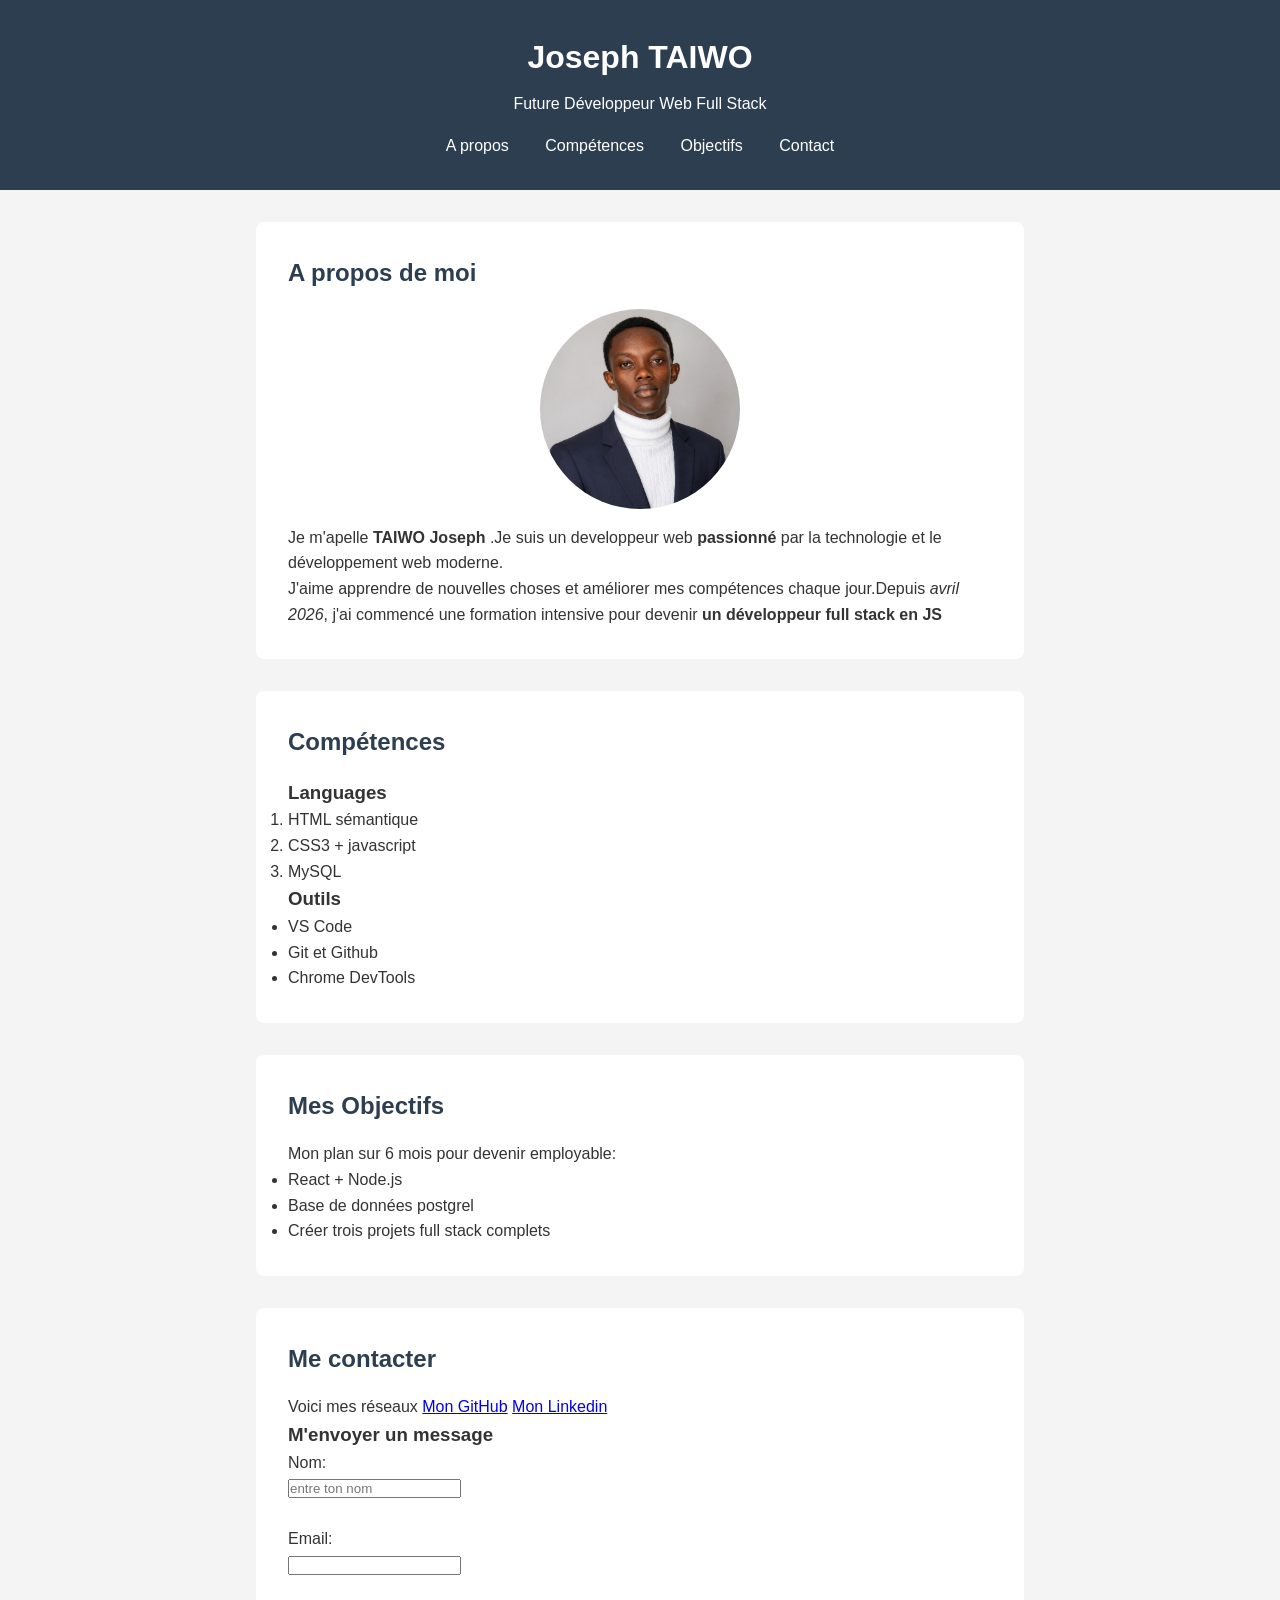
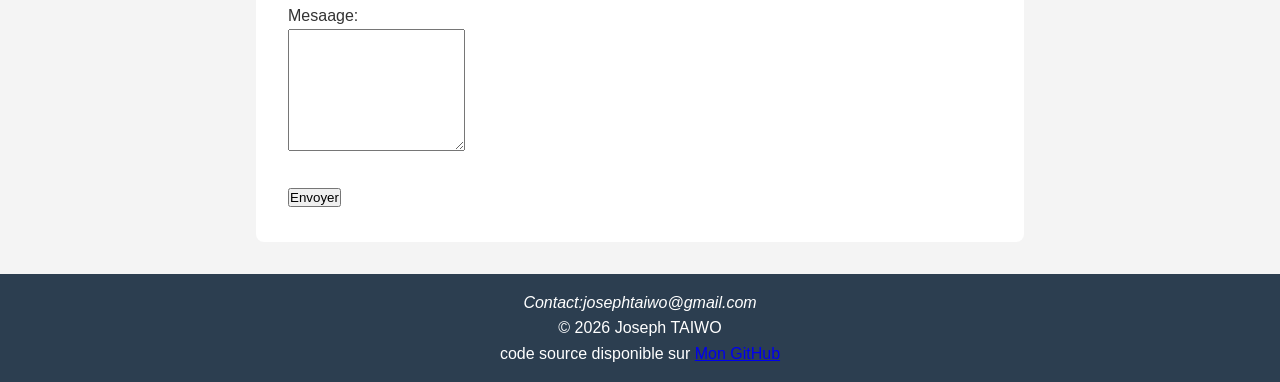
==== index.html @ 0c8b5c3b "J6:ajout css + modif pagebio en index + model box" ====
<!DOCTYPE html>
<html lang="fr">
<head>
    <meta charset="UTF-8">
    <meta name="viewport" content="width=device-width, initial-scale=1.0">
    <title>Joseph-Développeur web en formation</title>
    <link rel="stylesheet" href="style.css">
</head>
<body>
    <header>
        <h1>Joseph TAIWO </h1>
        <p>Future Développeur Web Full Stack</p>
        <nav>
            <ul>
                <li><a href="#apropos">A propos</a></li>
                <li><a href="#competences">Compétences</a></li>
                <li><a href="#objectifs">Objectifs</a></li>
                <li><a href="#contact">Contact</a></li>
            </ul>
        </nav>
        
    </header>
    
    <main>
        <section id="apropos">
            <h2>A propos de moi</h2>
            <img src="profil.jpg" alt="Photo de Joseph TAIWO" width="200">
            
            <p>Je m'apelle <strong>TAIWO Joseph </strong>.Je suis un developpeur web <strong>passionné </strong> par la technologie et le développement web moderne.</p>
            <p>J'aime apprendre de nouvelles choses et améliorer mes compétences chaque jour.Depuis <em>avril 2026</em>, j'ai commencé une formation intensive pour devenir <strong>un développeur full stack en JS </strong>  </p>
        </section>
        <section id="competences">
            <h2>Compétences</h2>
            <h3>Languages</h3>
            <ol>
                <li>HTML sémantique</li>
                <li>CSS3 + javascript</li>
                <li>MySQL</li>
            </ol>
            <h3>Outils</h3>
            <ul>
                <li>VS Code</li>
                <li>Git et Github</li>
                <li>Chrome DevTools</li>
            </ul>
        </section>
        <section id="objectifs">
            <h2>Mes Objectifs</h2>
            <p>Mon plan sur 6 mois pour devenir employable: </p>
            <ul>
                <li>React + Node.js </li>
                <li>Base de données postgrel</li>
                <li>Créer trois projets full stack complets </li>
            </ul>
        </section>
        
        <section id="contact">
            <h2>Me contacter</h2>
            <p>Voici mes réseaux 
                <a href="https://github.com/Josephgithurb" target="_blank">Mon GitHub</a>
                <a href="https://linkedin.com" target="_blank">Mon Linkedin</a>
            </p>
            <h3>M'envoyer un message</h3>
            <form >
                <label for="nom">Nom:</label><br>
                <input type="text" name="nom" id="nom" placeholder="entre ton nom" required><br> <br>

                <label for="email">Email:</label><br>
                <input type="email" name="email" id="email" required><br><br>
                
                <label for="message">Mesaage:</label> <br>
                <textarea name="message" id="message" rows="8" required></textarea> <br><br>

                <button type="submit">Envoyer</button>

            </form>

        </section>
        
    </main>
    <footer>
        <address>
            Contact:josephtaiwo@gmail.com
        </address>
        <p>&copy; 2026 Joseph TAIWO </p>
        <p>code source disponible sur 
          <a href="https://github.com/Josephgithurb/page-bio-html/" target="_blank">Mon GitHub</a>  
        </p>
    </footer>
    
</body>
</html>
---- style.css ----
* {
    margin: 0;
    padding: 0;
    box-sizing: border-box;
}
body {
    font-family: Arial, Helvetica, sans-serif;
    line-height: 1.6;
    color: #333;
    background-color: #f4f4f4;
    
}
header {
    background-color: #2c3e50;
    color: white;
    padding: 2rem;
    text-align: center;
}
header h1 {
    margin-bottom: 0.5rem;
}

nav ul {
    list-style: none;
    margin-top: 1rem;

}
nav ul li {
    display: inline;
    margin: 0 1rem;
}
nav a {
    color: white;
    text-decoration: none;
}
nav a:hover {
    text-decoration: underline;
}
main {
    max-width: 800px;
    margin: 2rem auto;
    padding: 0 1rem;
}
section {
    background: white;
    padding: 2rem;
    margin-bottom: 2rem;
    border-radius: 8px;
}
h2 {
    color: #2c3e50;
    margin-bottom: 1rem;
}
img {
    max-width: 200px;
    border-radius: 50%;
    display: block;
    margin: 1rem auto;
}
footer {
    background-color: #2c3e50;
    color: white;
    text-align: center;
    padding: 1rem;
}
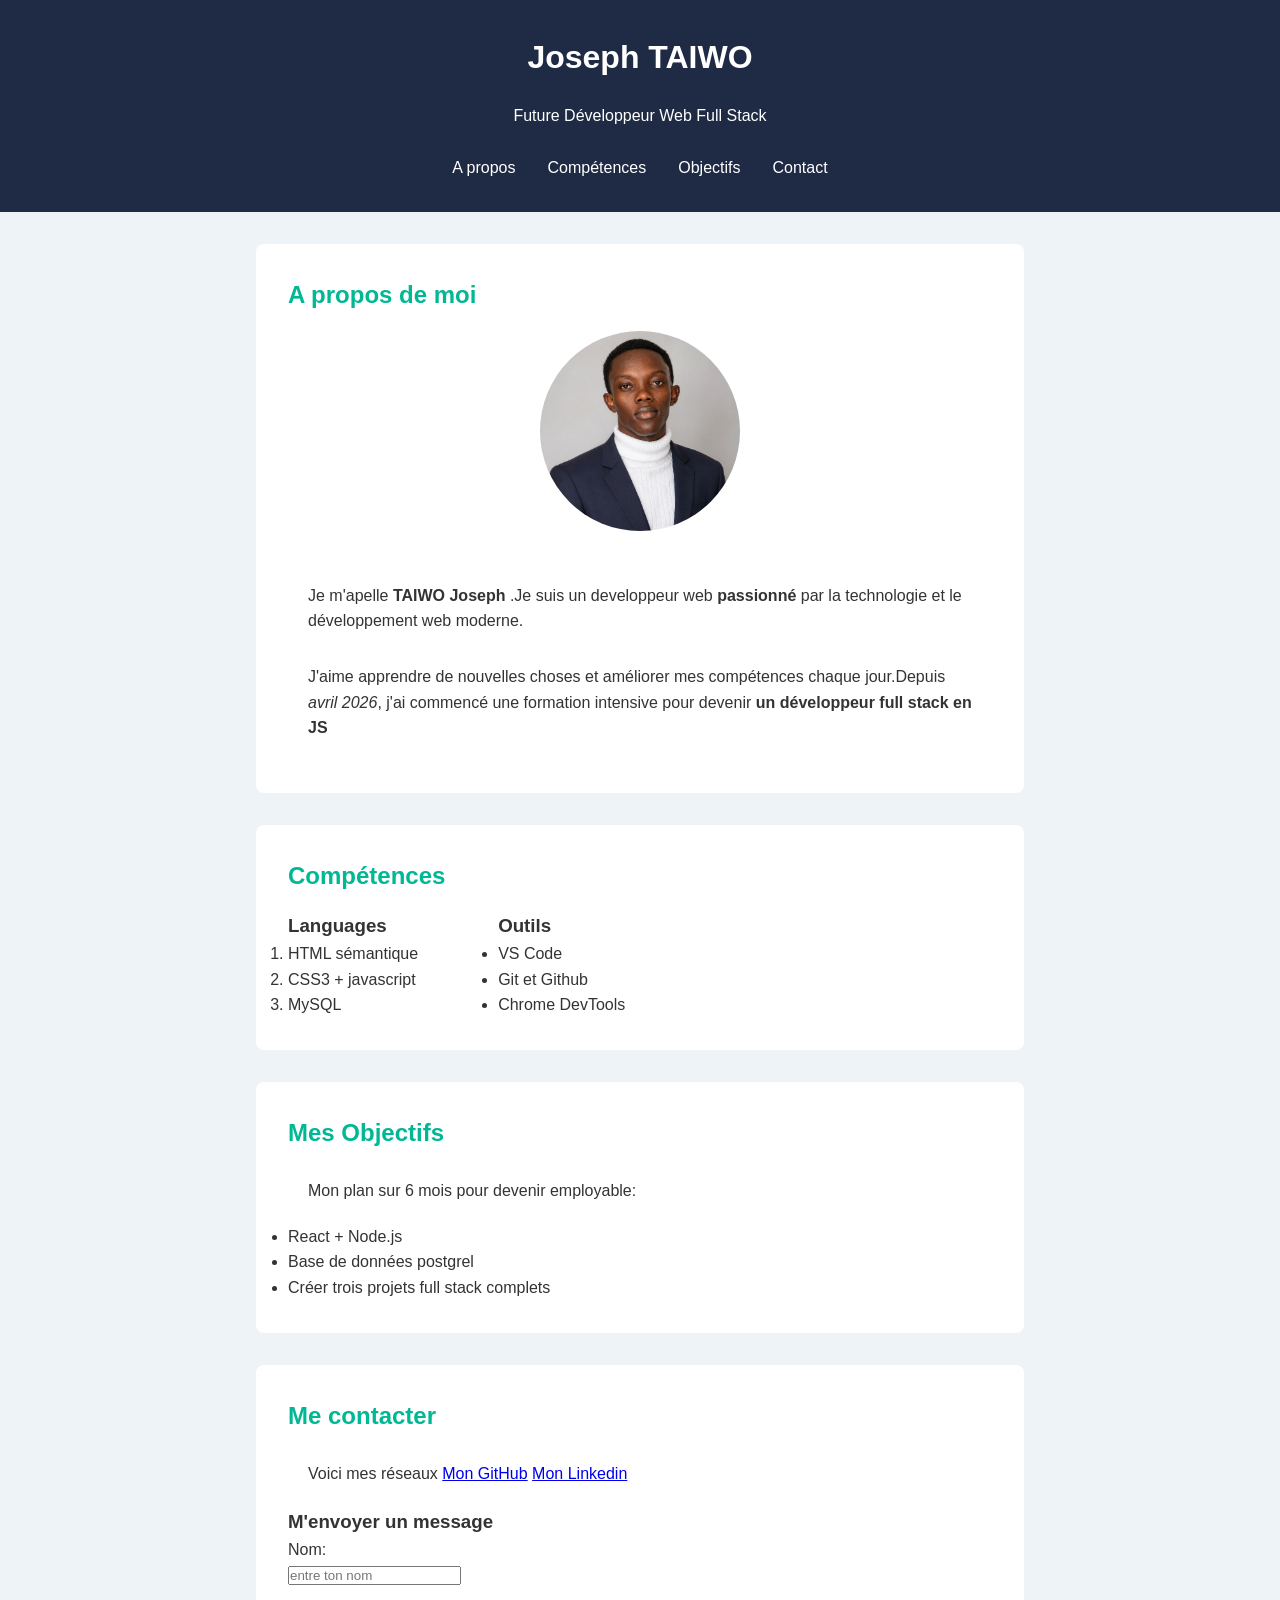
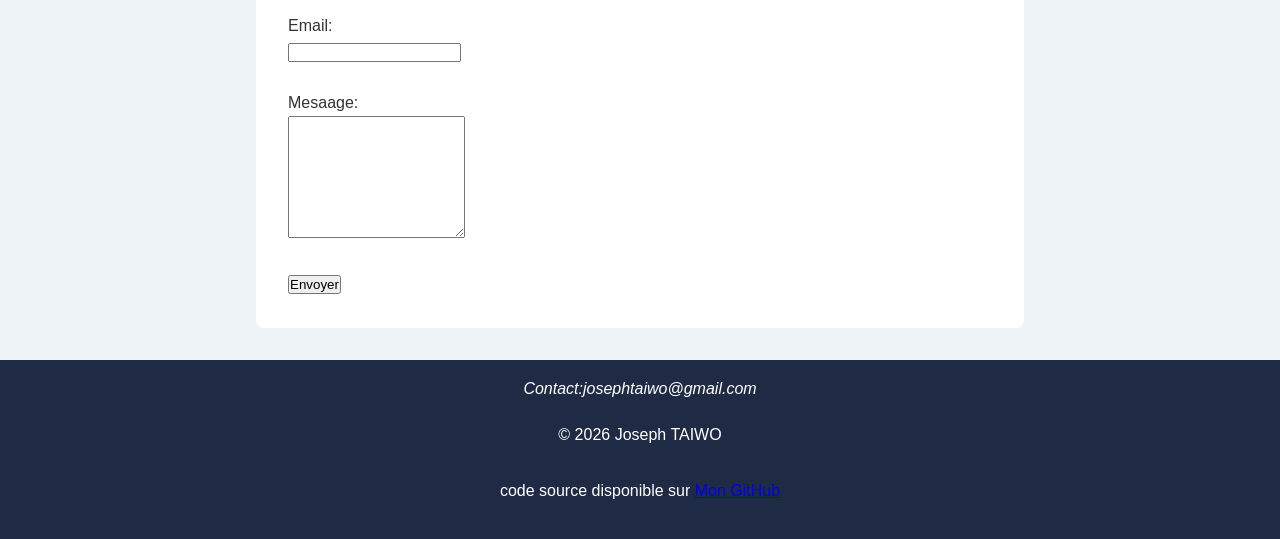
==== commit 2fdb7b45: "flexbox sur nav et section apropos" ====
--- a/index.html
+++ b/index.html
@@ -24,25 +24,40 @@
     <main>
         <section id="apropos">
             <h2>A propos de moi</h2>
-            <img src="profil.jpg" alt="Photo de Joseph TAIWO" width="200">
             
-            <p>Je m'apelle <strong>TAIWO Joseph </strong>.Je suis un developpeur web <strong>passionné </strong> par la technologie et le développement web moderne.</p>
-            <p>J'aime apprendre de nouvelles choses et améliorer mes compétences chaque jour.Depuis <em>avril 2026</em>, j'ai commencé une formation intensive pour devenir <strong>un développeur full stack en JS </strong>  </p>
+            <div class="apropos-content">
+                <img src="profil.jpg" alt="Photo de Joseph TAIWO" width="200">
+            
+                <div>
+                    <p>Je m'apelle <strong>TAIWO Joseph </strong>.Je suis un developpeur web <strong>passionné </strong> par la technologie 
+                        et le développement web moderne.
+                    </p>
+                    <p>J'aime apprendre de nouvelles choses et améliorer mes compétences chaque jour.Depuis <em>avril 2026</em>, j'ai commencé 
+                        une formation intensive pour devenir <strong>un développeur full stack en JS </strong> 
+                    </p>
+                </div>
+            </div>
         </section>
         <section id="competences">
             <h2>Compétences</h2>
-            <h3>Languages</h3>
-            <ol>
-                <li>HTML sémantique</li>
-                <li>CSS3 + javascript</li>
-                <li>MySQL</li>
-            </ol>
-            <h3>Outils</h3>
-            <ul>
-                <li>VS Code</li>
-                <li>Git et Github</li>
-                <li>Chrome DevTools</li>
-            </ul>
+            <div class="competences-content">
+                <div>
+                    <h3>Languages</h3>
+                    <ol>
+                        <li>HTML sémantique</li>
+                        <li>CSS3 + javascript</li>
+                        <li>MySQL</li>
+                    </ol>
+                </div>
+                <div>
+                    <h3>Outils</h3>
+                    <ul>
+                        <li>VS Code</li>
+                        <li>Git et Github</li>
+                        <li>Chrome DevTools</li>
+                    </ul>
+                </div>
+            </div>
         </section>
         <section id="objectifs">
             <h2>Mes Objectifs</h2>
--- a/style.css
+++ b/style.css
@@ -4,14 +4,14 @@
     box-sizing: border-box;
 }
 body {
-    font-family: Arial, Helvetica, sans-serif;
+    font-family: 'Segoe UI', Tahoma, Geneva, Verdana, sans-serif;
     line-height: 1.6;
     color: #333;
-    background-color: #f4f4f4;
+    background-color: #eef3f8;
     
 }
 header {
-    background-color: #2c3e50;
+    background-color: #1f2a44;
     color: white;
     padding: 2rem;
     text-align: center;
@@ -23,12 +23,11 @@
 nav ul {
     list-style: none;
     margin-top: 1rem;
+    display: flex;
+    justify-content: center;
+    gap: 2rem;
+}
 
-}
-nav ul li {
-    display: inline;
-    margin: 0 1rem;
-}
 nav a {
     color: white;
     text-decoration: none;
@@ -48,7 +47,7 @@
     border-radius: 8px;
 }
 h2 {
-    color: #2c3e50;
+    color: #00b894;
     margin-bottom: 1rem;
 }
 img {
@@ -57,9 +56,28 @@
     display: block;
     margin: 1rem auto;
 }
+.apropos-content {
+    display: flex;
+    align-items: center;
+    gap: 2rem;
+    flex-direction: column;
+}
+.apropos-content img {
+    margin: 0;
+}
+.competences-content {
+    display: flex;
+    gap: 5rem;
+}
+
+
 footer {
-    background-color: #2c3e50;
+    background-color: #1f2a44;
     color: white;
     text-align: center;
     padding: 1rem;
+}
+p {
+    margin: 10px;
+    padding: 10px;
 }
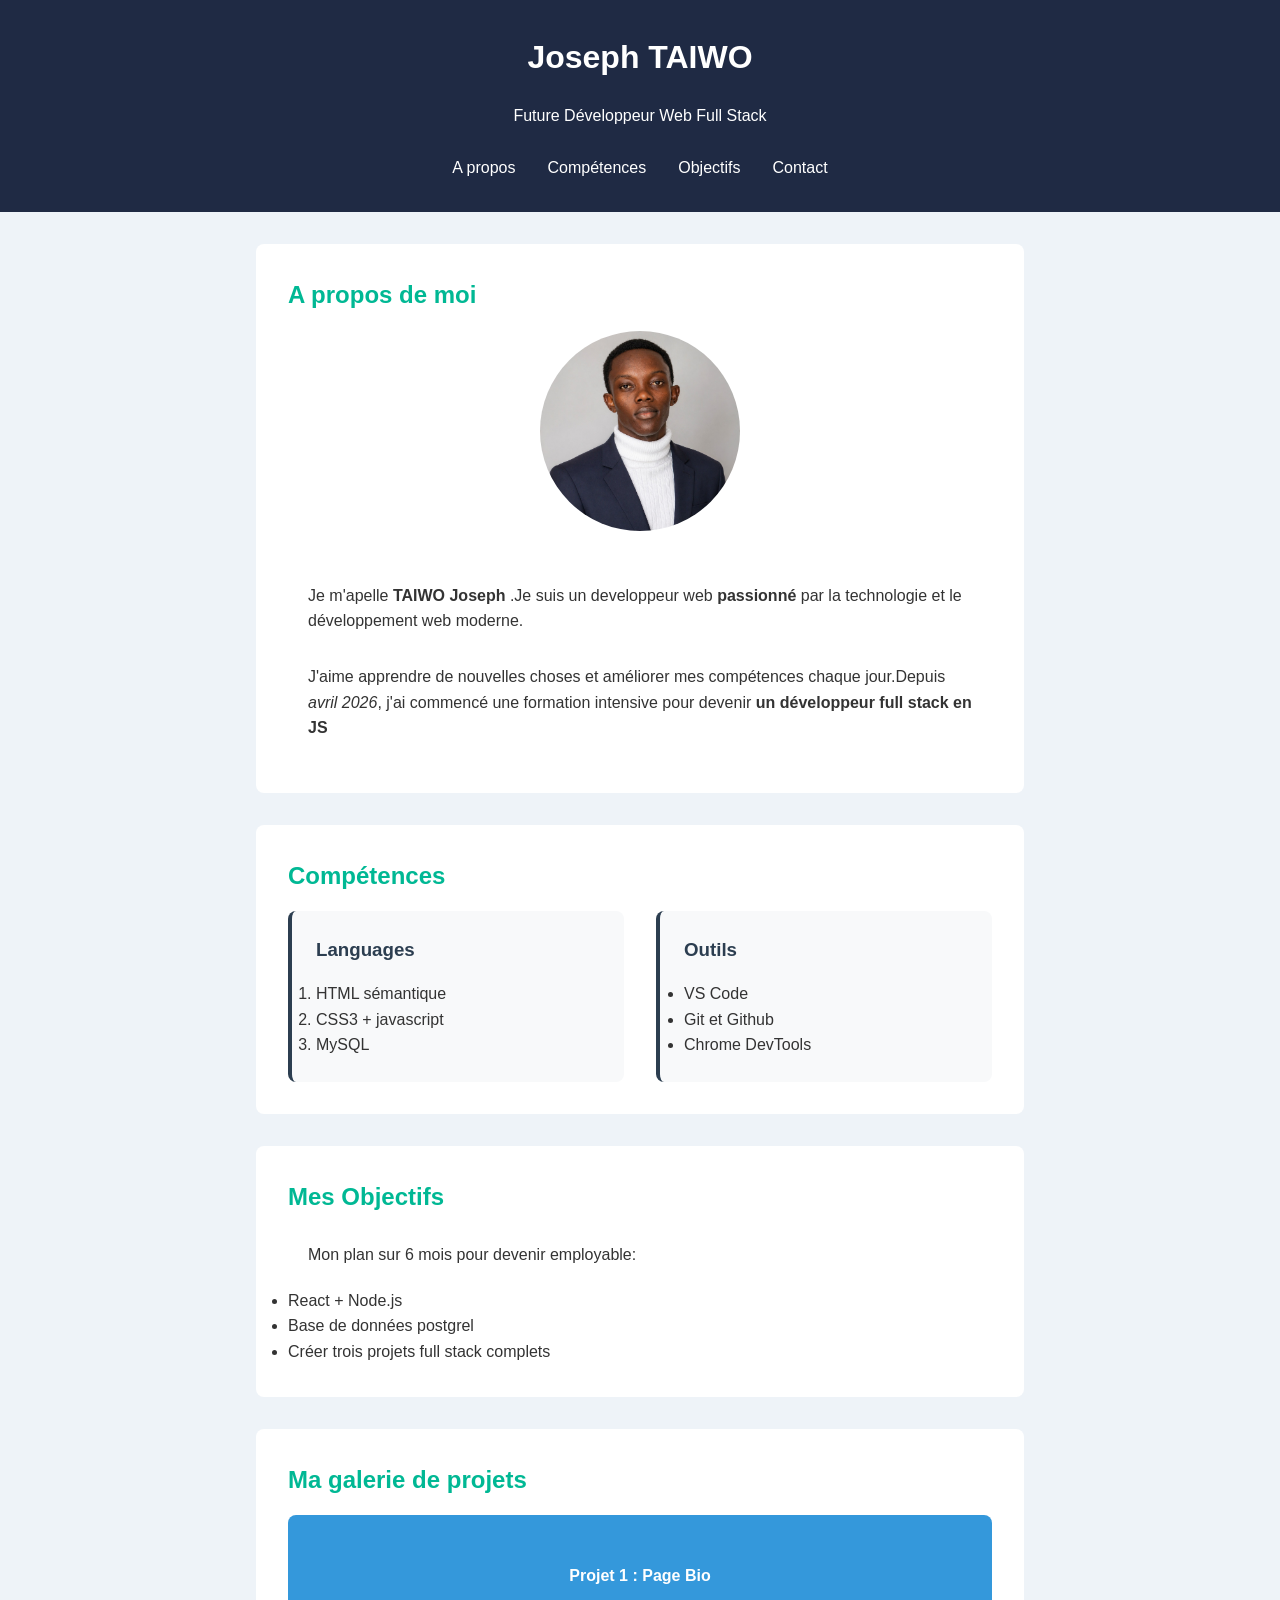
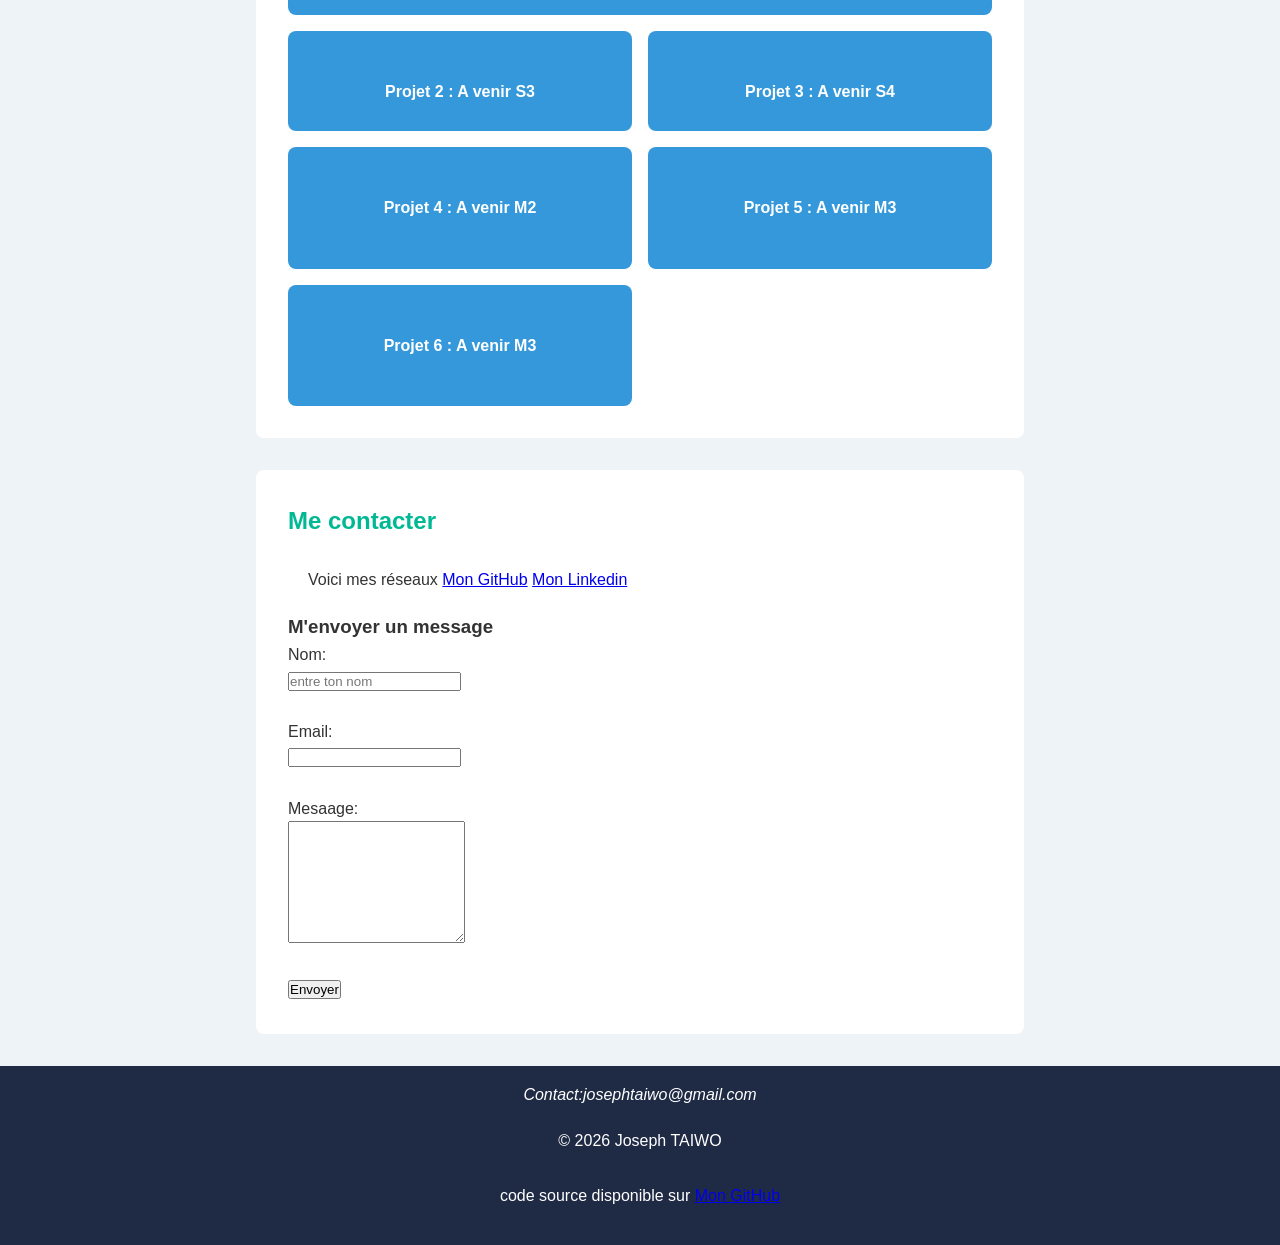
==== commit a49d6a7e: "J8:grid sur competences + ajout galerie projets" ====
--- a/index.html
+++ b/index.html
@@ -40,8 +40,8 @@
         </section>
         <section id="competences">
             <h2>Compétences</h2>
-            <div class="competences-content">
-                <div>
+            <div class="competences-grid">
+                <div class="competence-card">
                     <h3>Languages</h3>
                     <ol>
                         <li>HTML sémantique</li>
@@ -49,7 +49,7 @@
                         <li>MySQL</li>
                     </ol>
                 </div>
-                <div>
+                <div class="competence-card">
                     <h3>Outils</h3>
                     <ul>
                         <li>VS Code</li>
@@ -67,6 +67,17 @@
                 <li>Base de données postgrel</li>
                 <li>Créer trois projets full stack complets </li>
             </ul>
+        </section>
+        <section>
+            <h2>Ma galerie de projets</h2>
+            <div class="galerie-grid">
+                <div class="projet-item projet1">Projet 1 : Page Bio</div>
+                <div class="projet-item projet">Projet 2 : A venir S3</div>
+                <div class="projet-item projet">Projet 3 : A venir S4</div>
+                <div class="projet-item projet">Projet 4 : A venir M2</div>
+                <div class="projet-item">Projet 5 : A venir M3</div>
+                <div class="projet-item">Projet 6 : A venir M3</div>
+            </div>
         </section>
         
         <section id="contact">
--- a/style.css
+++ b/style.css
@@ -65,11 +65,45 @@
 .apropos-content img {
     margin: 0;
 }
-.competences-content {
-    display: flex;
-    gap: 5rem;
+.competences-grid {
+    display: grid;
+    grid-template-columns: 1fr 1fr;
+    gap: 2rem;
+    margin-top: 1rem;
+}
+.competence-card {
+    background: #f8f9fa;
+    padding: 1.5rem;
+    border-radius: 8px;
+    border-left: 4px solid #2c3e50;
 }
 
+.competence-card h3 {
+    margin-bottom: 1rem;
+    color: #2c3e50;
+}
+.galerie-grid {
+    display: grid;
+    grid-template-columns: repeat(2, 1fr);
+    gap: 1rem;
+    margin-top: 1rem;
+    grid-template-rows: 100px 100px;
+}
+.projet-item {
+    background: #3498db;
+    color: white;
+    padding: 3rem 1rem;
+    text-align: center;
+    border-radius: 8px;
+    font-weight: bold;
+}
+.projet-item:hover {
+    background: #2980b9;
+    cursor: pointer;
+}
+.projet1 {
+    grid-column: span 2;
+}
 
 footer {
     background-color: #1f2a44;
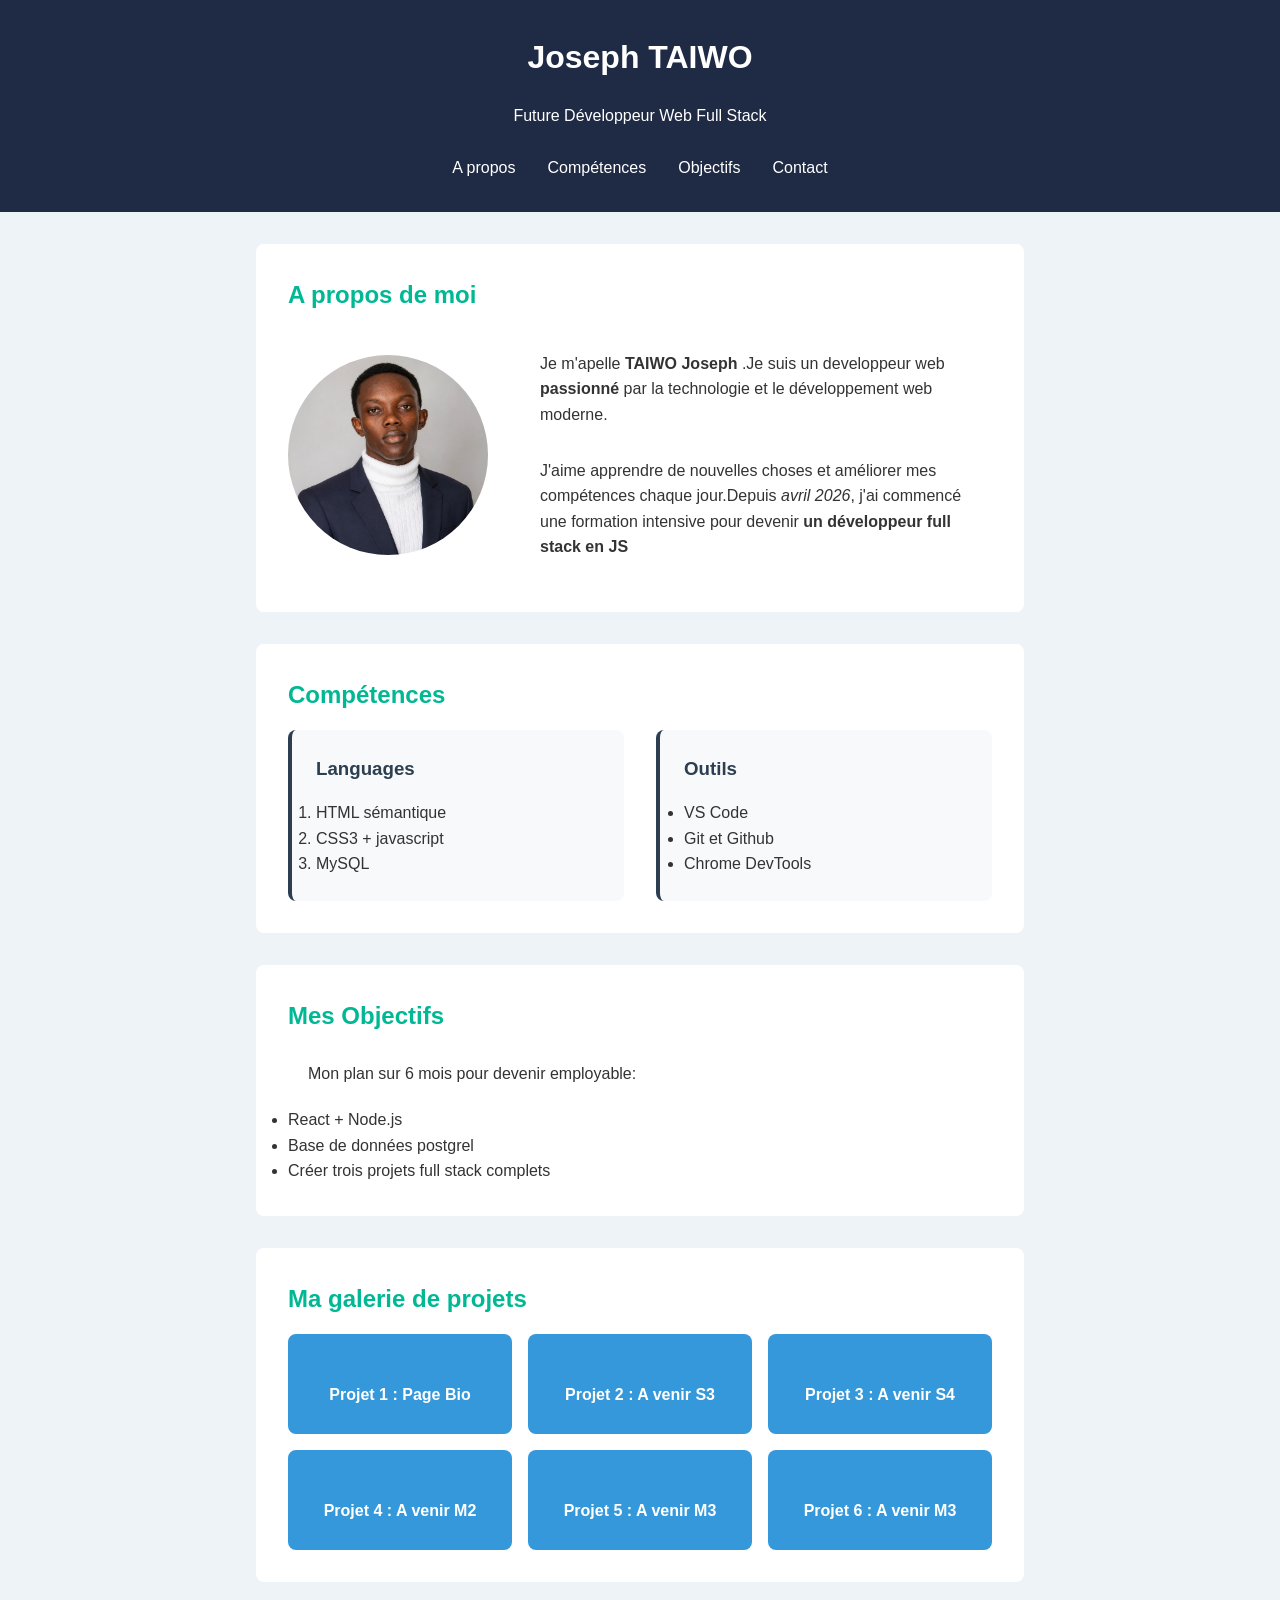
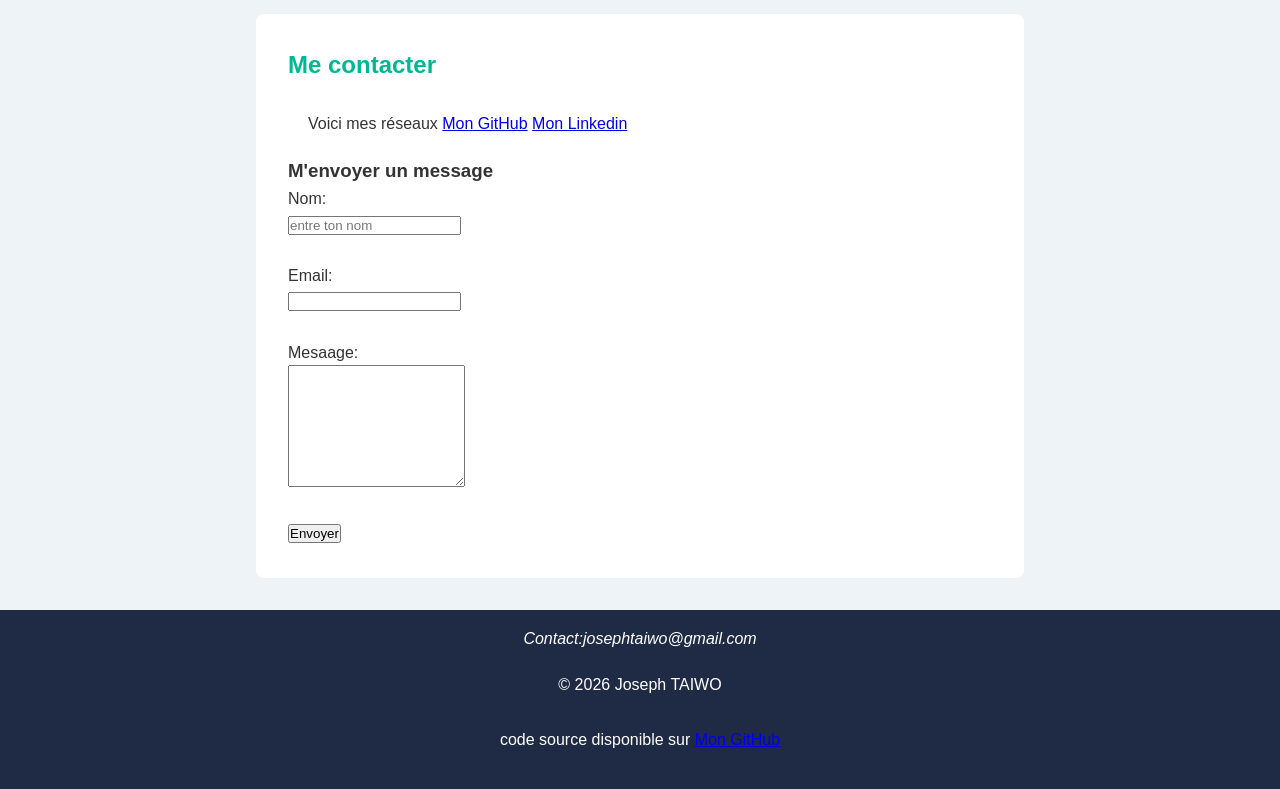
==== commit 4b344d64: "j9 media queries responsive mobile + tablette" ====
--- a/index.html
+++ b/index.html
@@ -10,6 +10,8 @@
     <header>
         <h1>Joseph TAIWO </h1>
         <p>Future Développeur Web Full Stack</p>
+        <input type="checkbox" id="menucheck">
+        <label for="menucheck" class="menu">☰ Menu</label>
         <nav>
             <ul>
                 <li><a href="#apropos">A propos</a></li>
@@ -72,7 +74,7 @@
             <h2>Ma galerie de projets</h2>
             <div class="galerie-grid">
                 <div class="projet-item projet1">Projet 1 : Page Bio</div>
-                <div class="projet-item projet">Projet 2 : A venir S3</div>
+                <div class="projet-item projet2">Projet 2 : A venir S3</div>
                 <div class="projet-item projet">Projet 3 : A venir S4</div>
                 <div class="projet-item projet">Projet 4 : A venir M2</div>
                 <div class="projet-item">Projet 5 : A venir M3</div>
--- a/style.css
+++ b/style.css
@@ -51,16 +51,20 @@
     margin-bottom: 1rem;
 }
 img {
-    max-width: 200px;
+    max-width: 100%;
+    height: auto;
     border-radius: 50%;
     display: block;
     margin: 1rem auto;
+}
+#apropos img {
+    max-width: 200px;
 }
 .apropos-content {
     display: flex;
     align-items: center;
     gap: 2rem;
-    flex-direction: column;
+    /* flex-direction: column; */
 }
 .apropos-content img {
     margin: 0;
@@ -84,7 +88,7 @@
 }
 .galerie-grid {
     display: grid;
-    grid-template-columns: repeat(2, 1fr);
+    grid-template-columns: repeat(3, 1fr);
     gap: 1rem;
     margin-top: 1rem;
     grid-template-rows: 100px 100px;
@@ -101,9 +105,9 @@
     background: #2980b9;
     cursor: pointer;
 }
-.projet1 {
+/* .projet1 {
     grid-column: span 2;
-}
+} */
 
 footer {
     background-color: #1f2a44;
@@ -114,4 +118,85 @@
 p {
     margin: 10px;
     padding: 10px;
-}+}
+#menucheck {
+    display: none;
+}
+.menu {
+    display: none;
+}
+
+/* ===== RESPONSIVE MOBILE ===== */
+/* Tablette et moins : 768px */
+@media screen and (max-width: 768px) {
+  
+  /* Nav en colonne */
+    nav ul {
+        flex-direction: column;
+        gap: 0.5rem;
+        
+    }
+    
+    /* Section A propos : image au dessus du texte */
+    .apropos-content {
+        flex-direction: column;
+        text-align: center;
+    }
+    
+    /* Grid compétences : 1 colonne au lieu de 2 */
+    .competences-grid {
+        grid-template-columns: 1fr;
+    }
+    
+    /* Galerie : 2 colonnes au lieu de 3 */
+    .galerie-grid {
+        grid-template-columns: repeat(2, 1fr);
+    }
+    
+    main {
+        padding: 0 0.5rem;
+    }
+    
+    section {
+        padding: 1.5rem 1rem;
+    }
+    .menu {
+        display: block;
+        background: black;
+        color: white;
+        text-align: center;
+        padding: 10px;
+        cursor: pointer;
+        margin: auto;
+        width: 100px;
+    }
+    nav ul {
+         display: none;
+    }
+    
+    #menucheck:checked + .menu + nav ul {
+        display: flex;
+    }
+
+}
+
+/* Mobile : 480px */
+@media screen and (max-width: 480px) {
+  
+  header {
+    padding: 1.5rem 1rem;
+  }
+  
+  h1 {
+    font-size: 1.5rem;
+  }
+  
+  /* Galerie : 1 colonne sur petit mobile */
+  .galerie-grid {
+    grid-template-columns: 1fr;
+  }
+  
+  .projet-item {
+    padding: 2rem 1rem;
+  }
+}
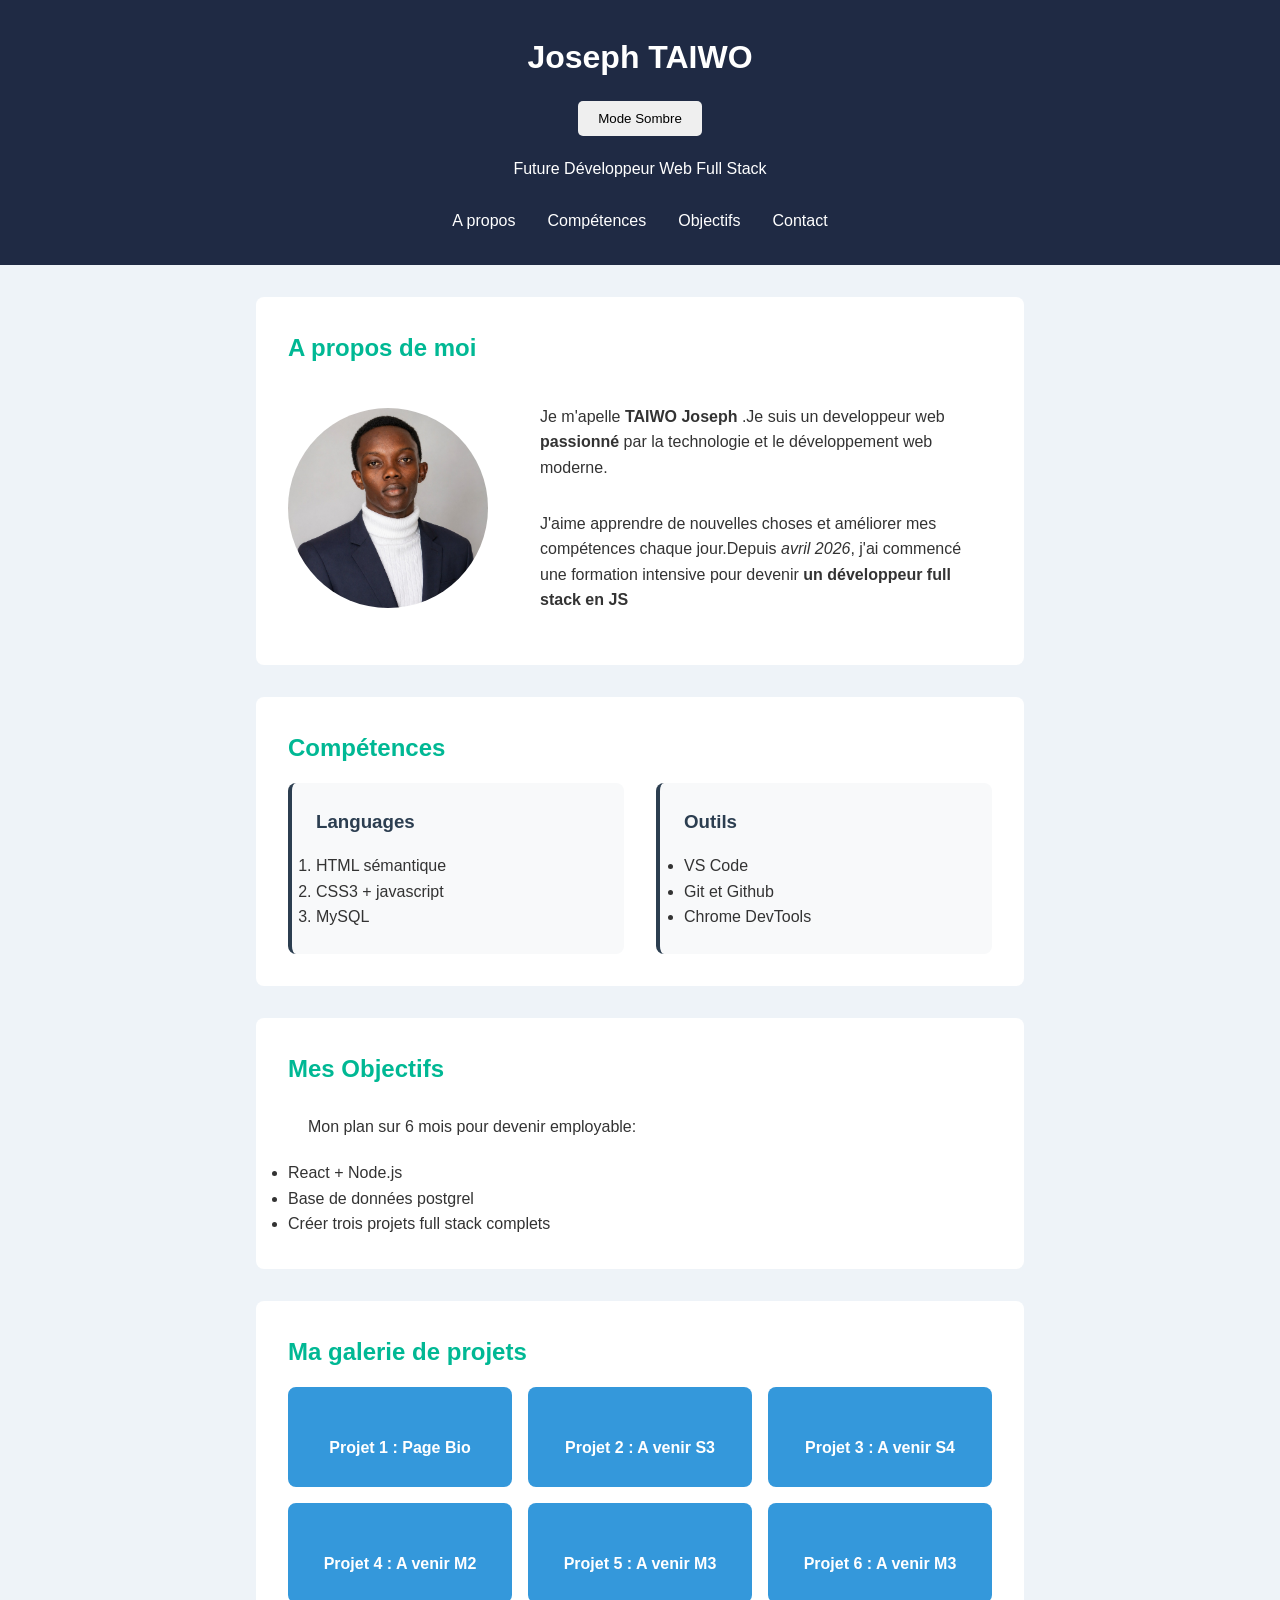
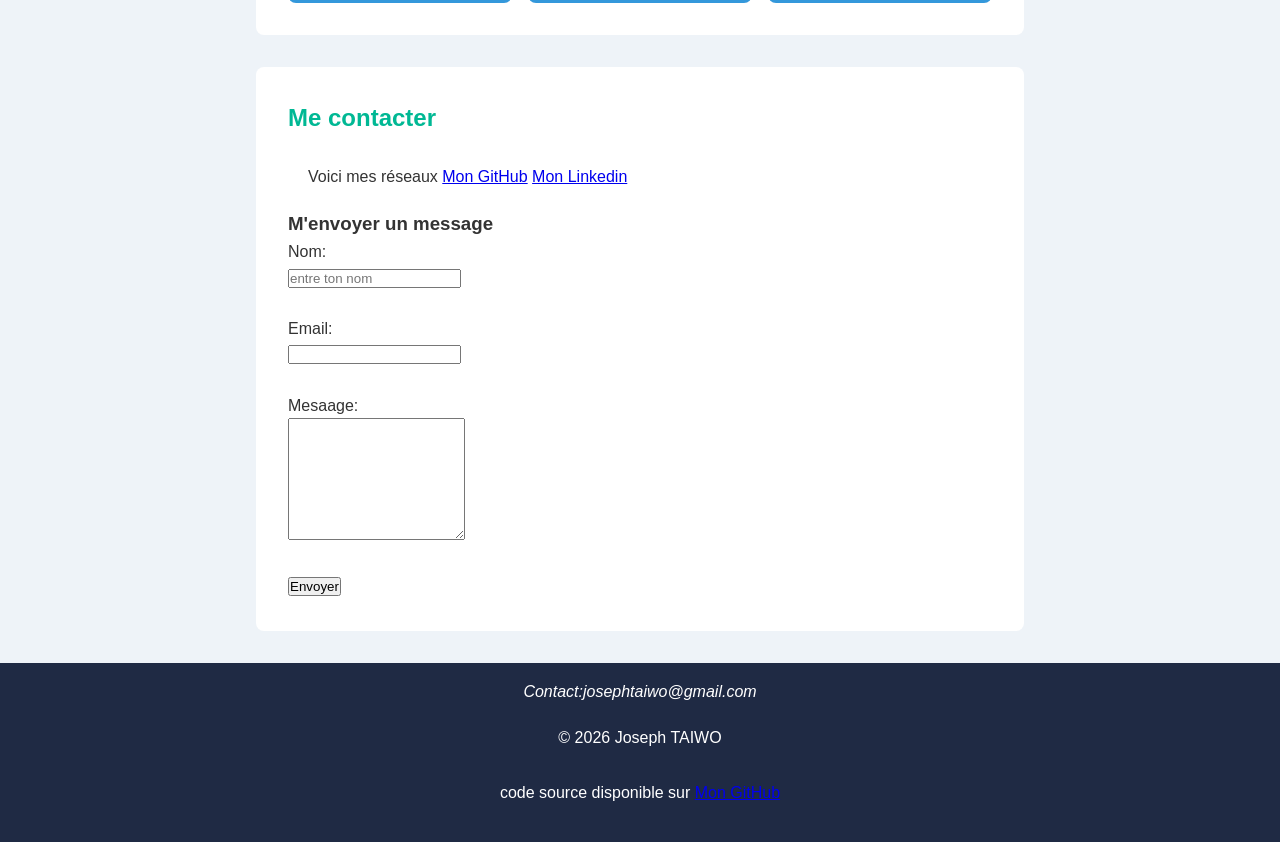
==== commit b4662d30: "J12: ajout mode sombre avec JS et conditions" ====
--- a/index.html
+++ b/index.html
@@ -9,6 +9,7 @@
 <body>
     <header>
         <h1>Joseph TAIWO </h1>
+        <button id="theme-btn"> Mode Sombre</button>
         <p>Future Développeur Web Full Stack</p>
         <input type="checkbox" id="menucheck">
         <label for="menucheck" class="menu">☰ Menu</label>
@@ -115,6 +116,7 @@
           <a href="https://github.com/Josephgithurb/page-bio-html/" target="_blank">Mon GitHub</a>  
         </p>
     </footer>
+    <script src="script.js"></script>
     
 </body>
 </html>
--- a/style.css
+++ b/style.css
@@ -1,3 +1,16 @@
+:root{
+    --couleur-primaire:#2c3e50;
+    --couleur-secondaire:#3498db;
+    --couleur-accent:#e74c3c;
+    --couleur-fond:#f4f4f4;
+    --couleur-texte:#333;
+    --couleur-blanc:#ffffff;
+    --ombre-legere:0 2px 8px rgba(0,0,0,0.1);
+    --rayon-bordure: 8px;
+    --transition-rapide: 0.3s ease;
+}
+
+
 * {
     margin: 0;
     padding: 0;
@@ -6,13 +19,30 @@
 body {
     font-family: 'Segoe UI', Tahoma, Geneva, Verdana, sans-serif;
     line-height: 1.6;
-    color: #333;
+    color: var(--couleur-texte);
     background-color: #eef3f8;
     
+}
+body.sombre {
+    background-color: #1a1a1a;
+    color: #f0f0f0;
+}
+
+body.sombre header,
+body.sombre section {
+    background-color: #2c2c2c;
+}
+
+#theme-btn {
+    padding: 10px 20px;
+    border: none;
+    border-radius: 5px;
+    cursor: pointer;
+    margin-top: 10px;
 }
 header {
     background-color: #1f2a44;
-    color: white;
+    color: var(--couleur-blanc);
     padding: 2rem;
     text-align: center;
 }
@@ -29,7 +59,7 @@
 }
 
 nav a {
-    color: white;
+    color: var(--couleur-blanc);
     text-decoration: none;
 }
 nav a:hover {
@@ -41,11 +71,12 @@
     padding: 0 1rem;
 }
 section {
-    background: white;
+    background: var(--couleur-blanc);
     padding: 2rem;
     margin-bottom: 2rem;
-    border-radius: 8px;
-}
+    border-radius: var(--rayon-bordure);
+}
+
 h2 {
     color: #00b894;
     margin-bottom: 1rem;
@@ -78,13 +109,13 @@
 .competence-card {
     background: #f8f9fa;
     padding: 1.5rem;
-    border-radius: 8px;
-    border-left: 4px solid #2c3e50;
+    border-radius: var(--rayon-bordure);
+    border-left: 4px solid var(--couleur-primaire);
 }
 
 .competence-card h3 {
     margin-bottom: 1rem;
-    color: #2c3e50;
+    color: var(--couleur-primaire);
 }
 .galerie-grid {
     display: grid;
@@ -94,11 +125,11 @@
     grid-template-rows: 100px 100px;
 }
 .projet-item {
-    background: #3498db;
-    color: white;
+    background: var(--couleur-secondaire);
+    color: var(--couleur-blanc);
     padding: 3rem 1rem;
     text-align: center;
-    border-radius: 8px;
+    border-radius: var(--rayon-bordure);
     font-weight: bold;
 }
 .projet-item:hover {
@@ -111,7 +142,7 @@
 
 footer {
     background-color: #1f2a44;
-    color: white;
+    color: var(--couleur-blanc);
     text-align: center;
     padding: 1rem;
 }
@@ -163,7 +194,7 @@
     .menu {
         display: block;
         background: black;
-        color: white;
+        color: var(--couleur-blanc);
         text-align: center;
         padding: 10px;
         cursor: pointer;
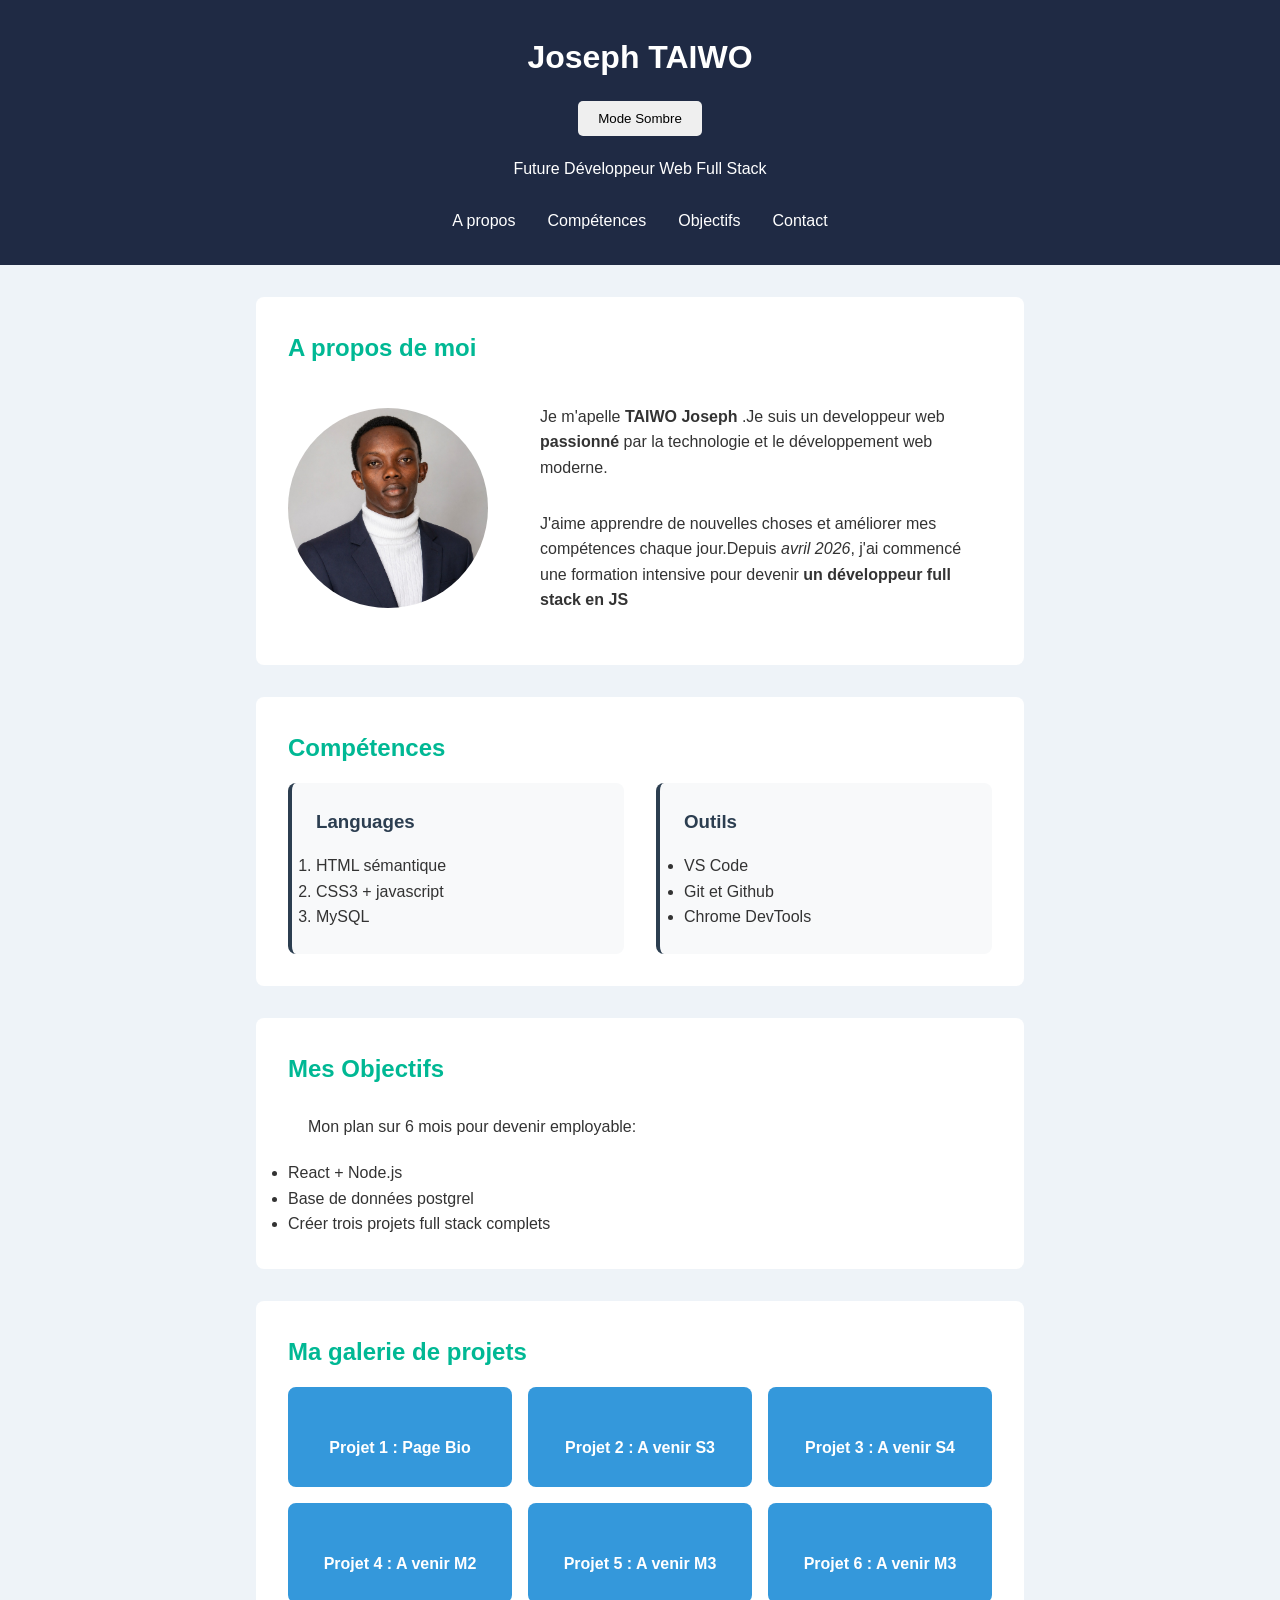
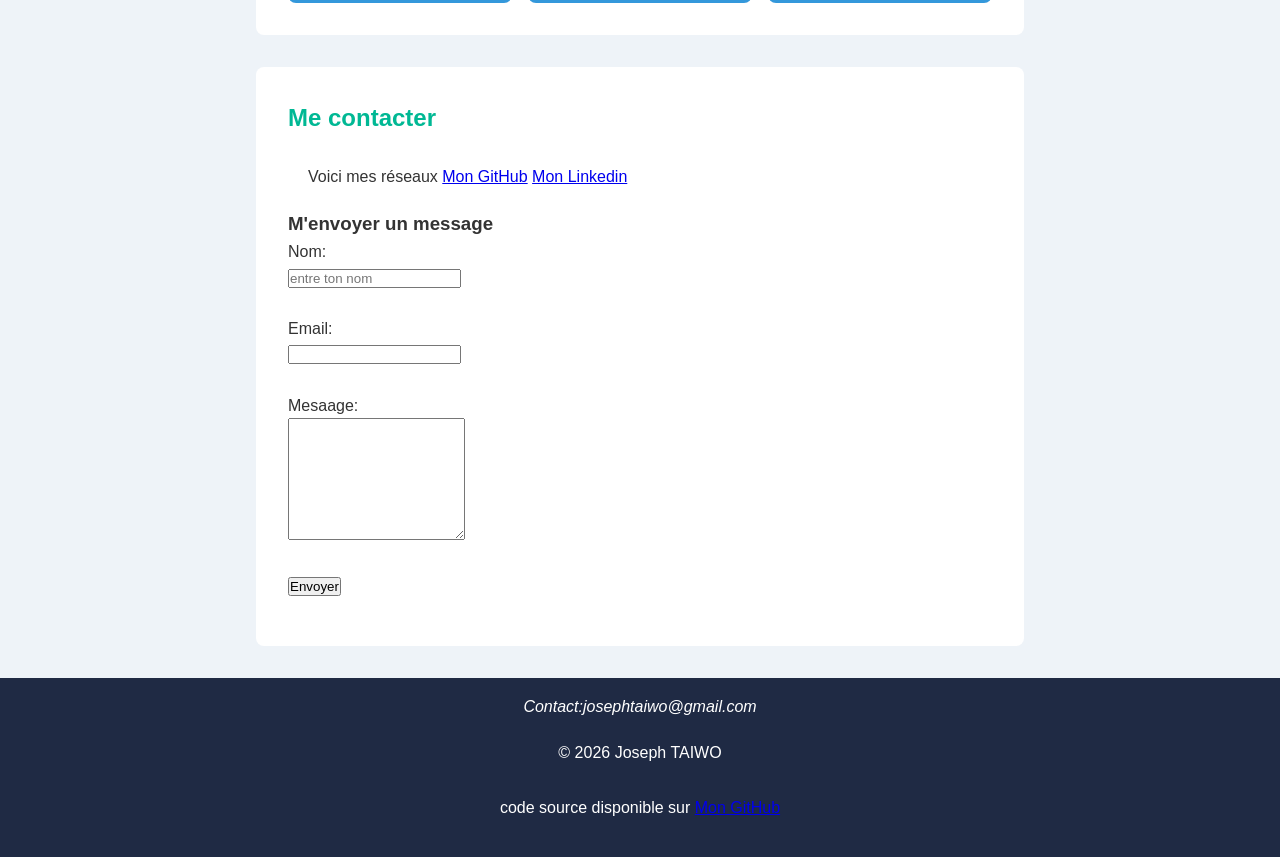
==== commit a478bed3: "J13 : validation formulaire JS, affichage dynamique" ====
--- a/index.html
+++ b/index.html
@@ -90,7 +90,8 @@
                 <a href="https://linkedin.com" target="_blank">Mon Linkedin</a>
             </p>
             <h3>M'envoyer un message</h3>
-            <form >
+            
+            <form id="contact-form" novalidate >
                 <label for="nom">Nom:</label><br>
                 <input type="text" name="nom" id="nom" placeholder="entre ton nom" required><br> <br>
 
@@ -103,6 +104,7 @@
                 <button type="submit">Envoyer</button>
 
             </form>
+            <div id="message-confirmation"></div>
 
         </section>
         
--- a/style.css
+++ b/style.css
@@ -140,6 +140,16 @@
     grid-column: span 2;
 } */
 
+#message-confirmation{
+    margin-top: 15px;
+    font-weight: bold;
+    font-size: 16px;
+}
+body.sombre #message-confirmation{
+    color: #4ade80; /*vert clair pour le mode sombre */
+    
+}
+
 footer {
     background-color: #1f2a44;
     color: var(--couleur-blanc);
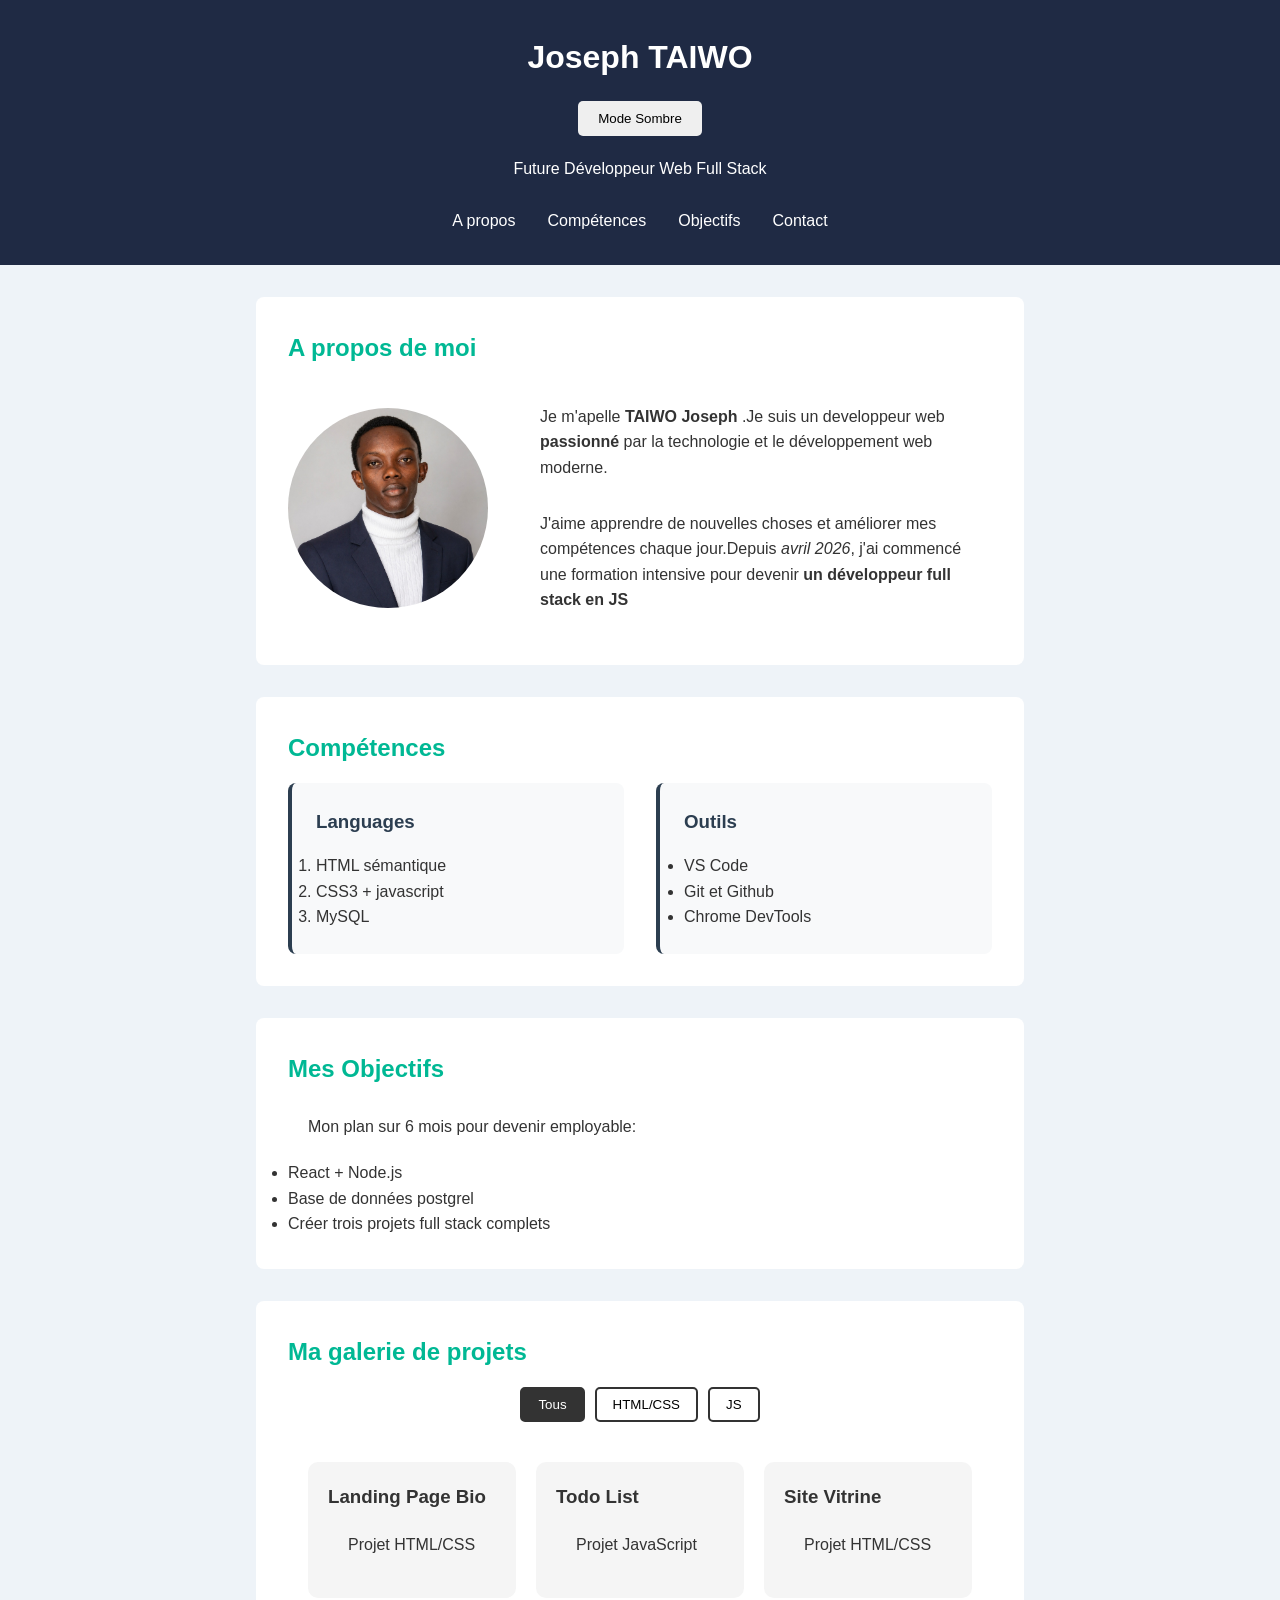
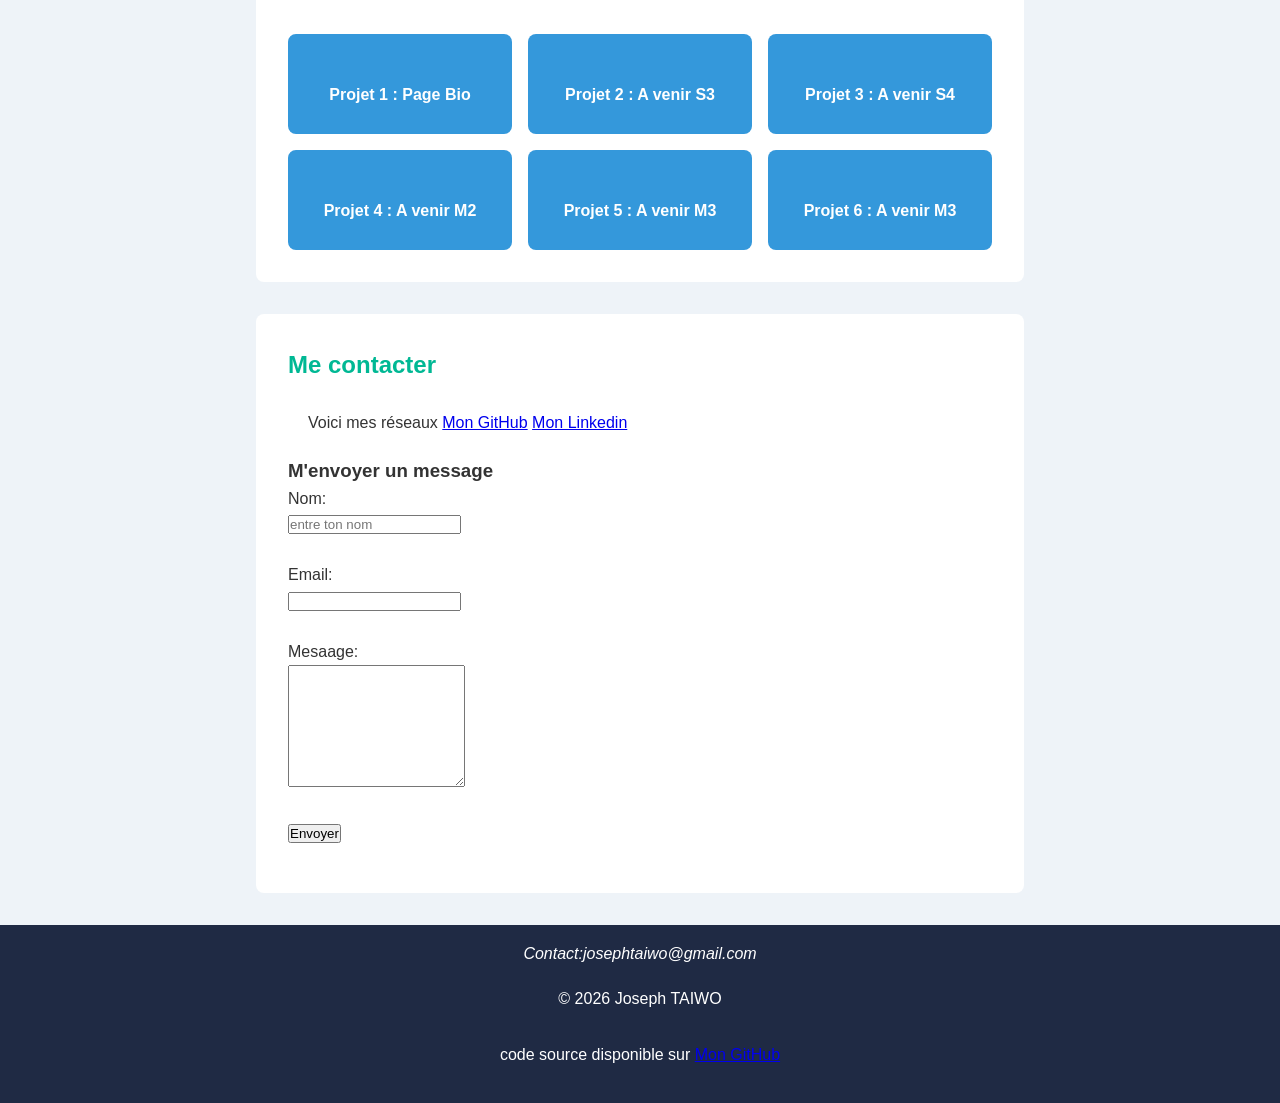
==== commit 75cd45ff: "J15: filtrage  projets JS avec data-attributes +responsive design avec media queries" ====
--- a/index.html
+++ b/index.html
@@ -73,6 +73,25 @@
         </section>
         <section>
             <h2>Ma galerie de projets</h2>
+            <div class="filtres">
+                <button class="filtre-btn actif" data-filtre="tous">Tous</button>
+                <button class="filtre-btn" data-filtre="html">HTML/CSS</button>
+                <button class="filtre-btn" data-filtre="js">JS</button>
+            </div>
+            <div class="projets">
+                <div class="projet" data-categorie="html">
+                    <h3>Landing Page Bio</h3>
+                    <p>Projet HTML/CSS</p>
+                </div>
+                <div class="projet" data-categorie="js">
+                    <h3>Todo List</h3>
+                    <p>Projet JavaScript</p>
+                </div>
+                <div class="projet" data-categorie="html">
+                    <h3>Site Vitrine</h3>
+                    <p>Projet HTML/CSS</p>
+                </div>
+            </div>
             <div class="galerie-grid">
                 <div class="projet-item projet1">Projet 1 : Page Bio</div>
                 <div class="projet-item projet2">Projet 2 : A venir S3</div>
--- a/style.css
+++ b/style.css
@@ -117,6 +117,49 @@
     margin-bottom: 1rem;
     color: var(--couleur-primaire);
 }
+
+/* des boutons pour filtrer des projets*/
+.filtres {
+    display: flex;
+    gap: 10px;
+    margin-bottom: 20px;
+    justify-content: center;
+}
+.filtre-btn {
+    padding: 8px 16px;
+    border: 2px solid #333;
+    background: transparent;
+    cursor: pointer;
+    border-radius: 5px;
+}
+.filtre-btn.actif {
+    background: #333;
+    color: white;
+}
+body.sombre .filtre-btn.actif {
+    background: white;
+    color: #333;
+}
+
+.projets {
+    display: grid;
+    grid-template-columns: repeat(3, 1fr);      /* 3 colonnes sur PC */
+    gap: 20px;
+    padding: 20px;
+}
+.projet{
+    background: #f5f5f5;
+    padding: 20px;
+    border-radius: 10px;
+}
+
+body.sombre .projet {
+    background: #2c2c2c;
+}
+.projet.cache {
+    display: none;
+}
+
 .galerie-grid {
     display: grid;
     grid-template-columns: repeat(3, 1fr);
@@ -241,3 +284,29 @@
     padding: 2rem 1rem;
   }
 }
+
+/* Tablette : 2 colonnes */
+@media (max-width: 900px){
+    .projets{
+        grid-template-columns: repeat(2, 1fr);
+    }
+}
+/* Mobile : 1 colonne */
+@media(max-width: 600px){
+    .projets{
+        grid-template-columns: 1fr;   /* 1 seule colonne */
+        gap: 15px;
+    }
+
+    .filtres{
+        flex-direction: column;   /* boutons  de filtre des projets empilés */
+    }
+
+    h1{
+        font-size: 24px; /*Titre plus petit*/
+    }
+
+    #theme-btn {
+        width: 100%;   /* Bouton de changement de thème (sombre ou claire) prend toute la largeur  */
+    }
+}
